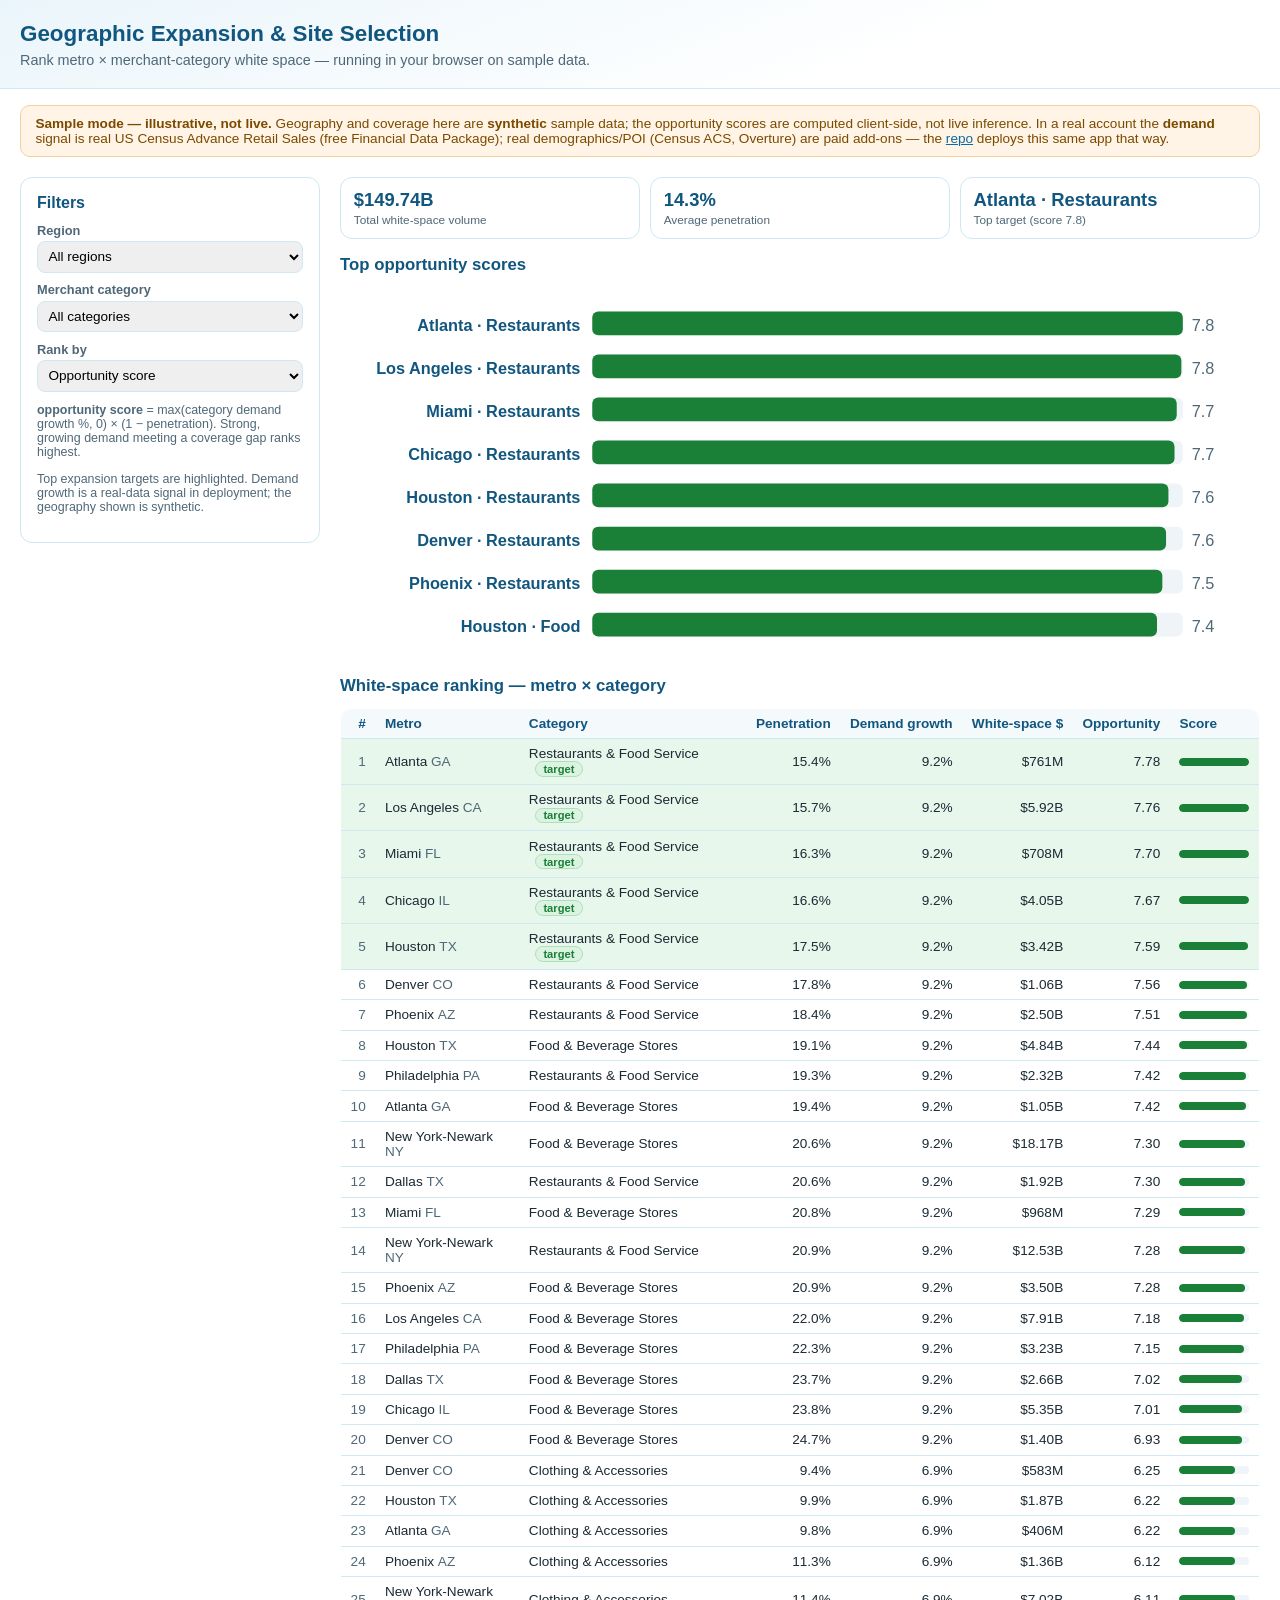
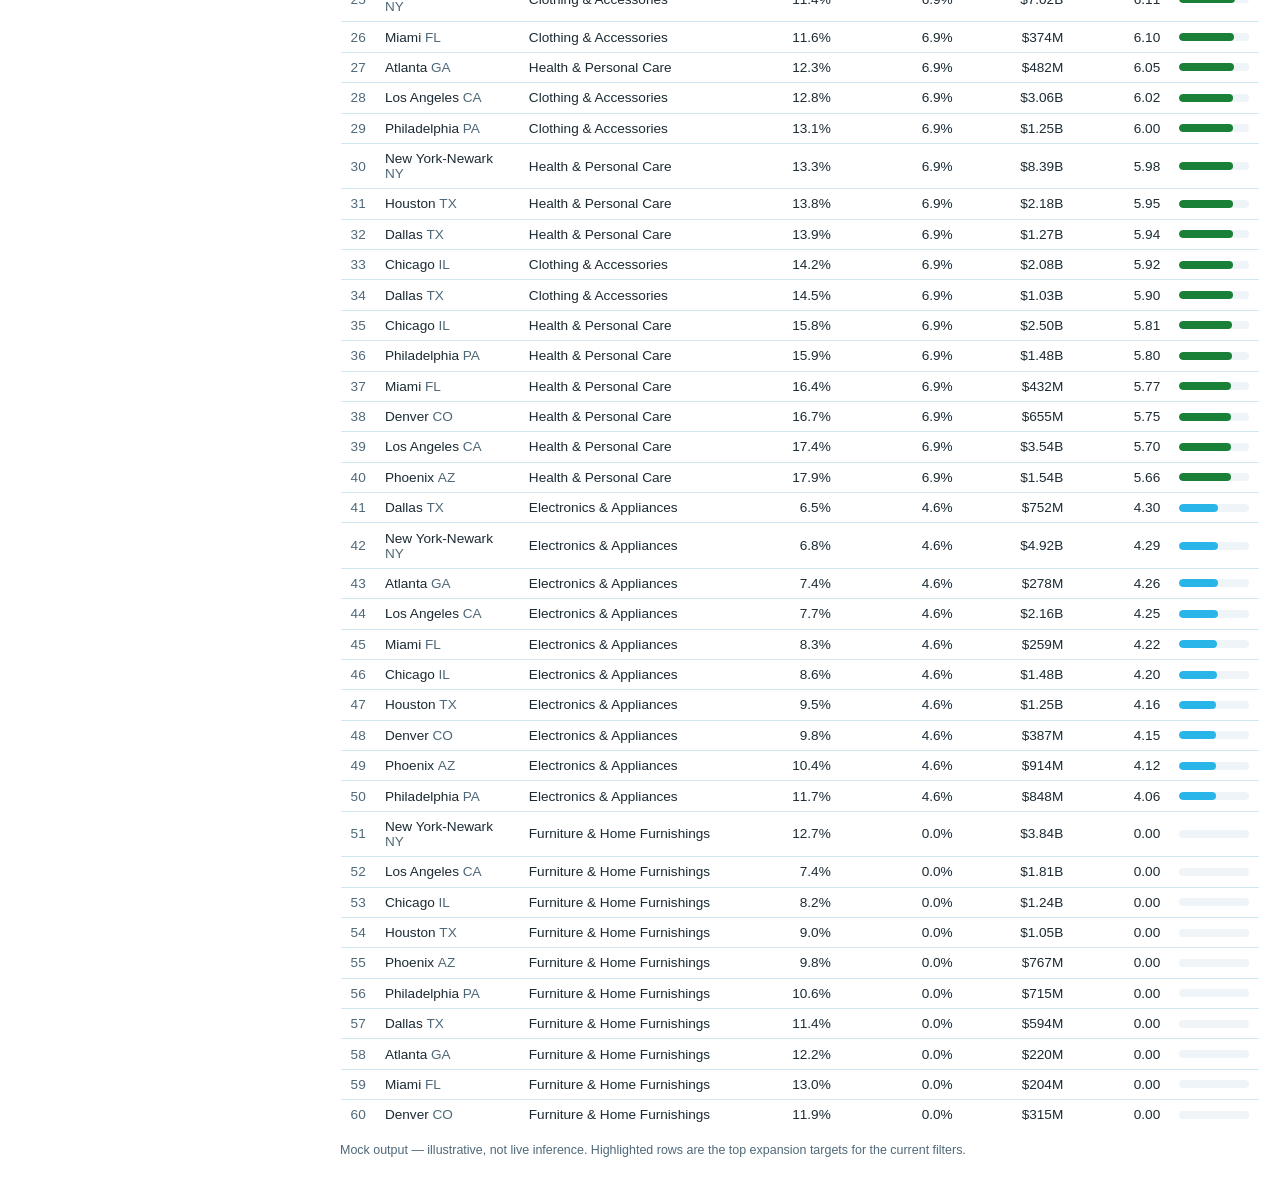
==== try/index.html @ b6b04c3e "Geographic Expansion & Site Selection — Snow Pack (grounded app + verifier; isolated setup; sample m" ====
<!doctype html>
<html lang="en">
<head>
<meta charset="utf-8" />
<meta name="viewport" content="width=device-width, initial-scale=1" />
<title>Geographic Expansion &amp; Site Selection — Try</title>
<style>
  :root { --navy:#11567F; --blue:#29B5E8; --muted:#4F6878; --line:#d0e8f2; --soft:#f4f9fc; }
  * { box-sizing:border-box; }
  body { margin:0; font-family:-apple-system,BlinkMacSystemFont,"Segoe UI",Inter,Roboto,Arial,sans-serif; color:#1b2a33; }
  header { background:linear-gradient(160deg,#EAF5FB,#fff 70%); border-bottom:1px solid var(--line); padding:1.3rem 1.25rem; }
  header h1 { color:var(--navy); margin:0; font-size:1.4rem; }
  header p { color:var(--muted); margin:.3rem 0 0; font-size:.9rem; }
  .banner { background:#FFF4E5; border:1px solid #F3D19E; color:#7a4a00; border-radius:10px; padding:.6rem .9rem; margin:1rem 1.25rem 0; font-size:.85rem; }
  .banner a { color:#0B6AA2; }
  .layout { display:grid; grid-template-columns:300px 1fr; gap:1.25rem; padding:1.25rem; }
  .panel { border:1px solid var(--line); border-radius:12px; padding:1rem; background:#fff; align-self:start; }
  .panel h2 { font-size:1rem; color:var(--navy); margin:0 0 .7rem; }
  label { display:block; font-size:.8rem; color:var(--muted); margin:.6rem 0 .2rem; font-weight:600; }
  select { width:100%; padding:.4rem; border:1px solid var(--line); border-radius:8px; font-size:.85rem; }
  .kpis { display:grid; grid-template-columns:repeat(3,1fr); gap:.6rem; margin-bottom:1rem; }
  .kpi { border:1px solid var(--line); border-radius:12px; padding:.7rem .8rem; background:#fff; }
  .kpi .v { color:var(--navy); font-weight:700; font-size:1.15rem; }
  .kpi .l { color:var(--muted); font-size:.74rem; margin-top:.15rem; }
  table { border-collapse:collapse; width:100%; font-size:.85rem; background:#fff; border:1px solid var(--line); border-radius:12px; overflow:hidden; }
  th,td { border-bottom:1px solid var(--line); padding:.45rem .6rem; text-align:left; }
  th { background:var(--soft); color:var(--navy); cursor:default; white-space:nowrap; }
  td.num,th.num { text-align:right; font-variant-numeric:tabular-nums; }
  tr.top td { background:#E8F7EC; }
  .rank { color:var(--muted); font-variant-numeric:tabular-nums; }
  .pill { display:inline-block; font-size:.7rem; font-weight:700; color:#1a7f37; background:#DcF3e2; border:1px solid #AEDFBB; border-radius:999px; padding:.05rem .45rem; margin-left:.4rem; }
  .bar { position:relative; height:.5rem; background:#eef4f7; border-radius:4px; overflow:hidden; min-width:70px; }
  .bar > i { position:absolute; left:0; top:0; bottom:0; width:0; background:var(--blue); border-radius:4px; transition:width .7s cubic-bezier(.22,.61,.36,1), background .5s ease; }
  .bar > i.hi  { background:#1a7f37; }
  .bar > i.mid { background:var(--blue); }
  .bar > i.lo  { background:#d9822b; }
  .bar > i.vlo { background:#c0392b; }
  .legend { color:var(--muted); font-size:.78rem; margin:.7rem 0 0; }
  .note { color:var(--muted); font-size:.78rem; margin-top:.8rem; }
  h2.sec { color:var(--navy); font-size:1.05rem; margin:.2rem 0 .7rem; }

  /* ---- animation layer ---- */
  .reveal { opacity:0; transform:translateY(12px); transition:opacity .5s ease, transform .5s ease; }
  .reveal.in { opacity:1; transform:none; }
  .sschart { width:100%; height:auto; display:block; margin-bottom:1rem; }
  .sschart .track { fill:#eef4f7; }
  .sschart rect.val { transition:width .8s cubic-bezier(.22,.61,.36,1); }
  .sschart text { font-family:inherit; fill:var(--muted); font-size:11px; }
  .sschart text.lbl { fill:var(--navy); font-weight:600; }
  @keyframes flashnote { 0%{ box-shadow:0 0 0 3px rgba(41,181,232,0); } 18%{ box-shadow:0 0 0 4px rgba(41,181,232,.6); } 100%{ box-shadow:0 0 0 4px rgba(41,181,232,0); } }
  .flash { animation:flashnote 1.3s ease-out 1; border-radius:12px; }

  @media (max-width:820px){ .layout{grid-template-columns:1fr;} .kpis{grid-template-columns:1fr 1fr;} }

@media (max-width:640px){
  html,body{max-width:100%;overflow-x:hidden;}
  .layout{grid-template-columns:1fr !important;}
  .kpis{grid-template-columns:1fr 1fr !important;}
  .cards{grid-template-columns:1fr !important;}
  table{display:block;width:100%;overflow-x:auto;-webkit-overflow-scrolling:touch;white-space:nowrap;}
  .block,main,.panel,header,.banner,.note,.pipeline,figure{min-width:0;max-width:100%;}
  img,svg,.curve{max-width:100%;height:auto;}
  .presets{grid-template-columns:1fr 1fr !important;}
}
</style>
</head>
<body>
<header>
  <h1>Geographic Expansion &amp; Site Selection</h1>
  <p>Rank metro &times; merchant-category white space &mdash; running in your browser on sample data.</p>
</header>
<div class="banner">
  <strong>Sample mode &mdash; illustrative, not live.</strong> Geography and coverage here are <strong>synthetic</strong> sample data; the opportunity scores are computed client-side, not live inference.
  In a real account the <strong>demand</strong> signal is real US Census Advance Retail Sales (free Financial Data Package); real demographics/POI (Census ACS, Overture) are paid add-ons &mdash; the
  <a href="https://github.com/sfc-gh-jsoliz/sfguide-site-selection">repo</a> deploys this same app that way.
</div>

<div class="layout">
  <aside class="panel">
    <h2>Filters</h2>
    <label>Region</label>
    <select id="region"></select>
    <label>Merchant category</label>
    <select id="category"></select>
    <label>Rank by</label>
    <select id="sort">
      <option value="opportunity_score">Opportunity score</option>
      <option value="white_space">White-space $</option>
      <option value="demand_growth">Category demand growth %</option>
      <option value="penetration">Lowest penetration</option>
    </select>
    <p class="legend"><strong>opportunity score</strong> = max(category demand growth %, 0) &times; (1 &minus; penetration). Strong, growing demand meeting a coverage gap ranks highest.</p>
    <p class="note">Top expansion targets are highlighted. Demand growth is a real-data signal in deployment; the geography shown is synthetic.</p>
  </aside>
  <main>
    <div class="kpis reveal" id="kpis"></div>
    <h2 class="sec reveal" id="chartHead">Top opportunity scores</h2>
    <svg id="ssChart" class="sschart reveal" viewBox="0 0 620 260" preserveAspectRatio="xMidYMid meet" role="img" aria-label="Ranked opportunity scores"></svg>
    <h2 class="sec reveal">White-space ranking &mdash; metro &times; category</h2>
    <div id="table" class="reveal"></div>
    <p class="note reveal">Mock output &mdash; illustrative, not live inference. Highlighted rows are the top expansion targets for the current filters.</p>
  </main>
</div>

<script>
// ---- Synthetic model, faithful to app/setup_synthetic.sql -------------------
const METROS = [
  {id:"M01",name:"New York-Newark",state:"NY",region:"Northeast",pop:8800000},
  {id:"M02",name:"Los Angeles",state:"CA",region:"West",pop:3900000},
  {id:"M03",name:"Chicago",state:"IL",region:"Midwest",pop:2700000},
  {id:"M04",name:"Houston",state:"TX",region:"South",pop:2300000},
  {id:"M05",name:"Phoenix",state:"AZ",region:"West",pop:1700000},
  {id:"M06",name:"Philadelphia",state:"PA",region:"Northeast",pop:1600000},
  {id:"M07",name:"Dallas",state:"TX",region:"South",pop:1340000},
  {id:"M08",name:"Atlanta",state:"GA",region:"South",pop:500000},
  {id:"M09",name:"Miami",state:"FL",region:"South",pop:470000},
  {id:"M10",name:"Denver",state:"CO",region:"West",pop:715000}
];
// base_penetration, base_mkt_per_capita, monthly demand growth (mkt_g); 24 months -> growth% = mkt_g*23*100
const CATS = [
  {code:"RESTAURANTS", name:"Restaurants & Food Service",    pen:0.18, perCap:1800, g:0.004},
  {code:"GROCERY",     name:"Food & Beverage Stores",        pen:0.22, perCap:2600, g:0.004},
  {code:"APPAREL",     name:"Clothing & Accessories",        pen:0.12, perCap:900,  g:0.003},
  {code:"HEALTH",      name:"Health & Personal Care",        pen:0.15, perCap:1100, g:0.003},
  {code:"ELECTRONICS", name:"Electronics & Appliances",      pen:0.09, perCap:600,  g:0.002},
  {code:"FURNITURE",   name:"Furniture & Home Furnishings",  pen:0.10, perCap:500,  g:0.000}
];
// deterministic jitter in [-0.030, +0.030], mimicking UNIFORM(-30,30,RANDOM(77))/1000
function jitter(key){ let h=0; for(let i=0;i<key.length;i++){ h=(h*31 + key.charCodeAt(i))>>>0; } return ((h%61)-30)/1000; }
function growthPct(c){ return Math.max(c.g*23*100, 0); }       // 24 months ending 2026-06-30
const fmtUsd = v => v>=1e9 ? "$"+(v/1e9).toFixed(2)+"B" : "$"+(v/1e6).toFixed(0)+"M";
const pct = v => (v*100).toFixed(1)+"%";

function buildGrid(){
  const rows=[];
  for(const m of METROS){ for(const c of CATS){
    const est = m.pop * c.perCap;
    let pen = c.pen + jitter(m.id + c.code);
    pen = Math.min(0.95, Math.max(0.02, pen));
    pen = Math.round(pen*1e4)/1e4;
    const white = est * (1 - pen);
    const grw = growthPct(c);
    const opp = Math.round(grw * (1 - pen) * 100)/100;
    rows.push({ metro:m.name, state:m.state, region:m.region, category:c.name, code:c.code,
                penetration:pen, demand_growth:grw, white_space:white, opportunity_score:opp });
  }}
  return rows;
}
const GRID = buildGrid();
const MAX_OPP = Math.max(...GRID.map(r=>r.opportunity_score));

// ---- animation helpers -----------------------------------------------------
let firstRender = true;
function easeOut(t){ return 1 - Math.pow(1-t, 3); }
function oppClass(opp){ const r=opp/MAX_OPP; return r>=.66?"hi":r>=.4?"mid":r>=.2?"lo":"vlo"; }
function oppColor(opp){ const r=opp/MAX_OPP; return r>=.66?"#1a7f37":r>=.4?"#29B5E8":r>=.2?"#d9822b":"#c0392b"; }
function tweenEl(el){
  const to=parseFloat(el.dataset.val)||0, fmt=el.dataset.fmt, dur=600, t0=performance.now();
  const fmtFn = v => fmt==="usd" ? fmtUsd(v) : fmt==="pct" ? pct(v) : v.toFixed(1);
  function step(now){ const p=Math.min(1,(now-t0)/dur); el.textContent=fmtFn(to*easeOut(p));
    if(p<1) requestAnimationFrame(step); else el.textContent=fmtFn(to); }
  requestAnimationFrame(step);
}
function flash(id){ const el=document.getElementById(id); if(!el) return; el.classList.remove("flash"); void el.offsetWidth; el.classList.add("flash"); }

function buildChart(rows){
  const svg=document.getElementById("ssChart"); if(!svg) return;
  const top=[...rows].sort((a,b)=>b.opportunity_score-a.opportunity_score).slice(0,8);
  const W=620, rowH=29, padT=10, padL=170, padR=52, barMax=W-padL-padR, bh=16;
  const H=padT*2 + Math.max(top.length,1)*rowH;
  svg.setAttribute("viewBox",`0 0 ${W} ${H}`);
  const max=Math.max(...top.map(r=>r.opportunity_score),1);
  let s="";
  top.forEach((r,i)=>{
    const by=padT+i*rowH+(rowH-bh)/2;
    const w=r.opportunity_score/max*barMax;
    const lbl=r.metro.length>20?r.metro.slice(0,19)+"\u2026":r.metro;
    const cat=r.category.split(" ")[0];
    s+=`<text class="lbl" x="${padL-8}" y="${by+bh-3}" text-anchor="end">${lbl} \u00b7 ${cat}</text>`;
    s+=`<rect class="track" x="${padL}" y="${by}" width="${barMax}" height="${bh}" rx="4"></rect>`;
    s+=`<rect class="val" x="${padL}" y="${by}" width="0" height="${bh}" rx="4" fill="${oppColor(r.opportunity_score)}" data-w="${w.toFixed(1)}"></rect>`;
    s+=`<text x="${padL+barMax+6}" y="${by+bh-3}">${r.opportunity_score.toFixed(1)}</text>`;
  });
  svg.innerHTML=s;
  requestAnimationFrame(()=>{ svg.querySelectorAll("rect.val").forEach(rt=>rt.setAttribute("width", rt.dataset.w)); });
}

function initControls(){
  const rsel=document.getElementById("region"), csel=document.getElementById("category");
  rsel.add(new Option("All regions","ALL"));
  [...new Set(METROS.map(m=>m.region))].sort().forEach(r=>rsel.add(new Option(r,r)));
  csel.add(new Option("All categories","ALL"));
  CATS.forEach(c=>csel.add(new Option(c.name,c.code)));
  ["region","category","sort"].forEach(id=>document.getElementById(id).onchange=render);
}

function render(){
  const reg=document.getElementById("region").value;
  const cat=document.getElementById("category").value;
  const sort=document.getElementById("sort").value;
  let rows=GRID.filter(r=>(reg==="ALL"||r.region===reg) && (cat==="ALL"||r.code===cat));
  const dir = sort==="penetration" ? 1 : -1;
  rows.sort((a,b)=> dir * ((a[sort]??a.opportunity_score) - (b[sort]??b.opportunity_score)));

  // KPIs (tweened)
  const totWhite=rows.reduce((s,r)=>s+r.white_space,0);
  const avgPen=rows.reduce((s,r)=>s+r.penetration,0)/(rows.length||1);
  const peak=rows.length?rows.reduce((m,r)=>r.opportunity_score>m.opportunity_score?r:m):null;
  document.getElementById("kpis").innerHTML =
    `<div class="kpi"><div class="v tw" data-val="${totWhite}" data-fmt="usd">${fmtUsd(0)}</div><div class="l">Total white-space volume</div></div>`+
    `<div class="kpi"><div class="v tw" data-val="${avgPen}" data-fmt="pct">${pct(0)}</div><div class="l">Average penetration</div></div>`+
    `<div class="kpi" id="kpiTop"><div class="v">${peak?peak.metro+" · "+peak.category.split(" ")[0]:"—"}</div><div class="l">Top target (score ${peak?'<span class="tw" data-val="'+peak.opportunity_score+'" data-fmt="f1">0.0</span>':'—'})</div></div>`;

  // Table — top targets (by opportunity score) highlighted regardless of current sort
  const topKeys = new Set([...rows].sort((a,b)=>b.opportunity_score-a.opportunity_score).slice(0,5).map(r=>r.metro+"|"+r.code));
  let html=`<table><thead><tr><th class="num">#</th><th>Metro</th><th>Category</th>`+
    `<th class="num">Penetration</th><th class="num">Demand growth</th><th class="num">White-space $</th><th class="num">Opportunity</th><th>Score</th></tr></thead><tbody>`;
  rows.forEach((r,i)=>{
    const isTop=topKeys.has(r.metro+"|"+r.code);
    const w=Math.round(r.opportunity_score/MAX_OPP*100);
    html+=`<tr class="${isTop?"top":""}">`+
      `<td class="num rank">${i+1}</td>`+
      `<td>${r.metro} <span class="rank">${r.state}</span></td>`+
      `<td>${r.category}${isTop?'<span class="pill">target</span>':''}</td>`+
      `<td class="num">${pct(r.penetration)}</td>`+
      `<td class="num">${r.demand_growth.toFixed(1)}%</td>`+
      `<td class="num">${fmtUsd(r.white_space)}</td>`+
      `<td class="num">${r.opportunity_score.toFixed(2)}</td>`+
      `<td><div class="bar"><i class="${oppClass(r.opportunity_score)}" data-w="${w}" style="width:0"></i></div></td>`+
    `</tr>`;
  });
  html+=`</tbody></table>`;
  document.getElementById("table").innerHTML=html;

  // headline chart + animate bars in from 0 on the next frame
  buildChart(rows);
  requestAnimationFrame(()=>{
    document.querySelectorAll("#table .bar > i").forEach(i=>{ i.style.width=i.dataset.w+"%"; });
  });
  document.querySelectorAll("#kpis .tw").forEach(tweenEl);

  // re-selecting a filter re-reveals the recommendation with a cyan flash
  if(!firstRender){
    flash("kpiTop"); flash("ssChart");
    const c=document.getElementById("ssChart"); if(c) c.scrollIntoView({behavior:"smooth",block:"nearest"});
  }
  firstRender=false;
}

function revealAll(){
  [...document.querySelectorAll(".reveal")].forEach((el,i)=>setTimeout(()=>el.classList.add("in"), 80+i*90));
}

initControls(); render(); revealAll();
</script>
</body>
</html>
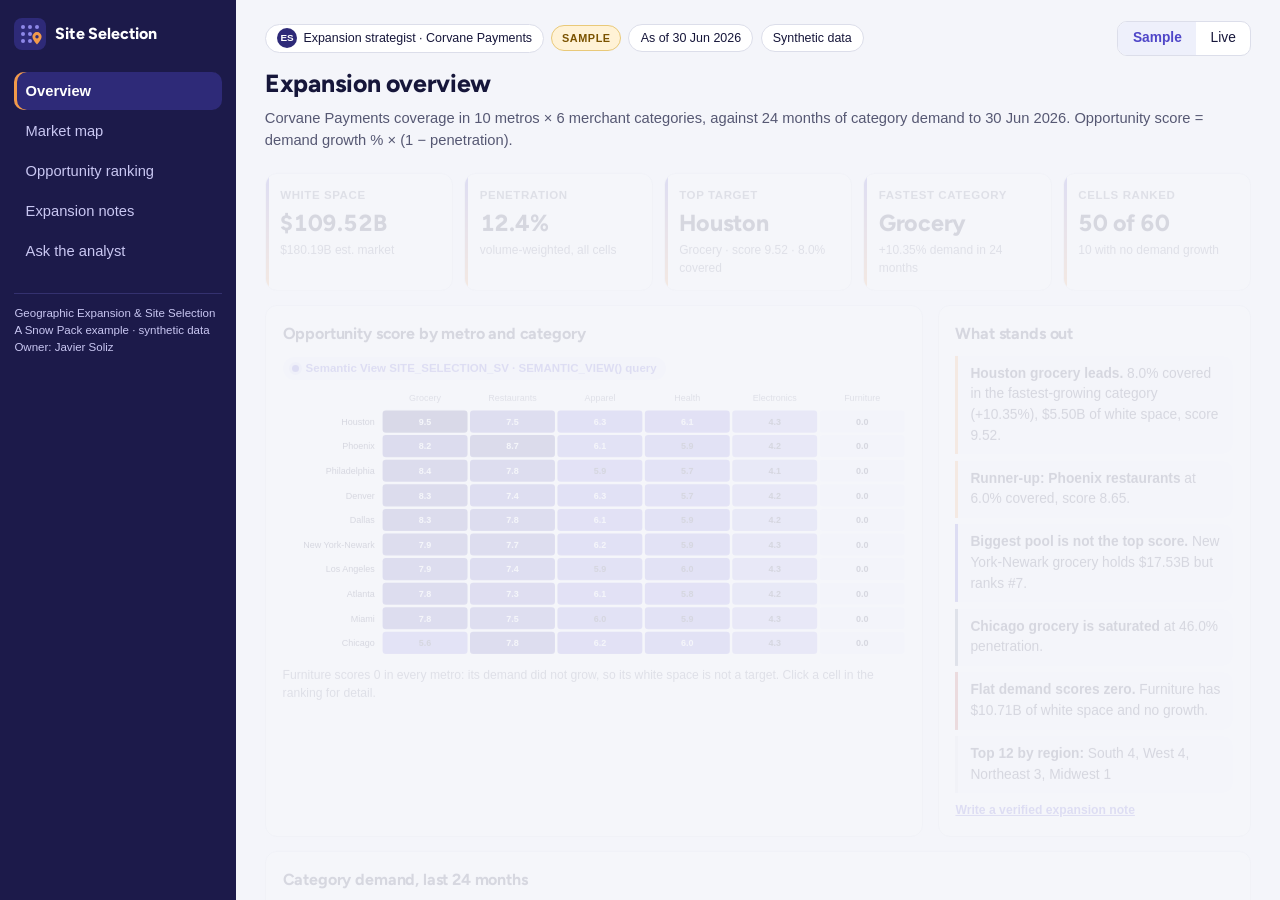
==== commit fec8f779: "v2: branded landing page (indigo dot-map hero, captioned screenshots, capability table, dark mode, s" ====
--- a/try/index.html
+++ b/try/index.html
@@ -1,257 +1,5 @@
 <!doctype html>
-<html lang="en">
-<head>
-<meta charset="utf-8" />
-<meta name="viewport" content="width=device-width, initial-scale=1" />
-<title>Geographic Expansion &amp; Site Selection — Try</title>
-<style>
-  :root { --navy:#11567F; --blue:#29B5E8; --muted:#4F6878; --line:#d0e8f2; --soft:#f4f9fc; }
-  * { box-sizing:border-box; }
-  body { margin:0; font-family:-apple-system,BlinkMacSystemFont,"Segoe UI",Inter,Roboto,Arial,sans-serif; color:#1b2a33; }
-  header { background:linear-gradient(160deg,#EAF5FB,#fff 70%); border-bottom:1px solid var(--line); padding:1.3rem 1.25rem; }
-  header h1 { color:var(--navy); margin:0; font-size:1.4rem; }
-  header p { color:var(--muted); margin:.3rem 0 0; font-size:.9rem; }
-  .banner { background:#FFF4E5; border:1px solid #F3D19E; color:#7a4a00; border-radius:10px; padding:.6rem .9rem; margin:1rem 1.25rem 0; font-size:.85rem; }
-  .banner a { color:#0B6AA2; }
-  .layout { display:grid; grid-template-columns:300px 1fr; gap:1.25rem; padding:1.25rem; }
-  .panel { border:1px solid var(--line); border-radius:12px; padding:1rem; background:#fff; align-self:start; }
-  .panel h2 { font-size:1rem; color:var(--navy); margin:0 0 .7rem; }
-  label { display:block; font-size:.8rem; color:var(--muted); margin:.6rem 0 .2rem; font-weight:600; }
-  select { width:100%; padding:.4rem; border:1px solid var(--line); border-radius:8px; font-size:.85rem; }
-  .kpis { display:grid; grid-template-columns:repeat(3,1fr); gap:.6rem; margin-bottom:1rem; }
-  .kpi { border:1px solid var(--line); border-radius:12px; padding:.7rem .8rem; background:#fff; }
-  .kpi .v { color:var(--navy); font-weight:700; font-size:1.15rem; }
-  .kpi .l { color:var(--muted); font-size:.74rem; margin-top:.15rem; }
-  table { border-collapse:collapse; width:100%; font-size:.85rem; background:#fff; border:1px solid var(--line); border-radius:12px; overflow:hidden; }
-  th,td { border-bottom:1px solid var(--line); padding:.45rem .6rem; text-align:left; }
-  th { background:var(--soft); color:var(--navy); cursor:default; white-space:nowrap; }
-  td.num,th.num { text-align:right; font-variant-numeric:tabular-nums; }
-  tr.top td { background:#E8F7EC; }
-  .rank { color:var(--muted); font-variant-numeric:tabular-nums; }
-  .pill { display:inline-block; font-size:.7rem; font-weight:700; color:#1a7f37; background:#DcF3e2; border:1px solid #AEDFBB; border-radius:999px; padding:.05rem .45rem; margin-left:.4rem; }
-  .bar { position:relative; height:.5rem; background:#eef4f7; border-radius:4px; overflow:hidden; min-width:70px; }
-  .bar > i { position:absolute; left:0; top:0; bottom:0; width:0; background:var(--blue); border-radius:4px; transition:width .7s cubic-bezier(.22,.61,.36,1), background .5s ease; }
-  .bar > i.hi  { background:#1a7f37; }
-  .bar > i.mid { background:var(--blue); }
-  .bar > i.lo  { background:#d9822b; }
-  .bar > i.vlo { background:#c0392b; }
-  .legend { color:var(--muted); font-size:.78rem; margin:.7rem 0 0; }
-  .note { color:var(--muted); font-size:.78rem; margin-top:.8rem; }
-  h2.sec { color:var(--navy); font-size:1.05rem; margin:.2rem 0 .7rem; }
-
-  /* ---- animation layer ---- */
-  .reveal { opacity:0; transform:translateY(12px); transition:opacity .5s ease, transform .5s ease; }
-  .reveal.in { opacity:1; transform:none; }
-  .sschart { width:100%; height:auto; display:block; margin-bottom:1rem; }
-  .sschart .track { fill:#eef4f7; }
-  .sschart rect.val { transition:width .8s cubic-bezier(.22,.61,.36,1); }
-  .sschart text { font-family:inherit; fill:var(--muted); font-size:11px; }
-  .sschart text.lbl { fill:var(--navy); font-weight:600; }
-  @keyframes flashnote { 0%{ box-shadow:0 0 0 3px rgba(41,181,232,0); } 18%{ box-shadow:0 0 0 4px rgba(41,181,232,.6); } 100%{ box-shadow:0 0 0 4px rgba(41,181,232,0); } }
-  .flash { animation:flashnote 1.3s ease-out 1; border-radius:12px; }
-
-  @media (max-width:820px){ .layout{grid-template-columns:1fr;} .kpis{grid-template-columns:1fr 1fr;} }
-
-@media (max-width:640px){
-  html,body{max-width:100%;overflow-x:hidden;}
-  .layout{grid-template-columns:1fr !important;}
-  .kpis{grid-template-columns:1fr 1fr !important;}
-  .cards{grid-template-columns:1fr !important;}
-  table{display:block;width:100%;overflow-x:auto;-webkit-overflow-scrolling:touch;white-space:nowrap;}
-  .block,main,.panel,header,.banner,.note,.pipeline,figure{min-width:0;max-width:100%;}
-  img,svg,.curve{max-width:100%;height:auto;}
-  .presets{grid-template-columns:1fr 1fr !important;}
-}
-</style>
-</head>
-<body>
-<header>
-  <h1>Geographic Expansion &amp; Site Selection</h1>
-  <p>Rank metro &times; merchant-category white space &mdash; running in your browser on sample data.</p>
-</header>
-<div class="banner">
-  <strong>Sample mode &mdash; illustrative, not live.</strong> Geography and coverage here are <strong>synthetic</strong> sample data; the opportunity scores are computed client-side, not live inference.
-  In a real account the <strong>demand</strong> signal is real US Census Advance Retail Sales (free Financial Data Package); real demographics/POI (Census ACS, Overture) are paid add-ons &mdash; the
-  <a href="https://github.com/sfc-gh-jsoliz/sfguide-site-selection">repo</a> deploys this same app that way.
-</div>
-
-<div class="layout">
-  <aside class="panel">
-    <h2>Filters</h2>
-    <label>Region</label>
-    <select id="region"></select>
-    <label>Merchant category</label>
-    <select id="category"></select>
-    <label>Rank by</label>
-    <select id="sort">
-      <option value="opportunity_score">Opportunity score</option>
-      <option value="white_space">White-space $</option>
-      <option value="demand_growth">Category demand growth %</option>
-      <option value="penetration">Lowest penetration</option>
-    </select>
-    <p class="legend"><strong>opportunity score</strong> = max(category demand growth %, 0) &times; (1 &minus; penetration). Strong, growing demand meeting a coverage gap ranks highest.</p>
-    <p class="note">Top expansion targets are highlighted. Demand growth is a real-data signal in deployment; the geography shown is synthetic.</p>
-  </aside>
-  <main>
-    <div class="kpis reveal" id="kpis"></div>
-    <h2 class="sec reveal" id="chartHead">Top opportunity scores</h2>
-    <svg id="ssChart" class="sschart reveal" viewBox="0 0 620 260" preserveAspectRatio="xMidYMid meet" role="img" aria-label="Ranked opportunity scores"></svg>
-    <h2 class="sec reveal">White-space ranking &mdash; metro &times; category</h2>
-    <div id="table" class="reveal"></div>
-    <p class="note reveal">Mock output &mdash; illustrative, not live inference. Highlighted rows are the top expansion targets for the current filters.</p>
-  </main>
-</div>
-
-<script>
-// ---- Synthetic model, faithful to app/setup_synthetic.sql -------------------
-const METROS = [
-  {id:"M01",name:"New York-Newark",state:"NY",region:"Northeast",pop:8800000},
-  {id:"M02",name:"Los Angeles",state:"CA",region:"West",pop:3900000},
-  {id:"M03",name:"Chicago",state:"IL",region:"Midwest",pop:2700000},
-  {id:"M04",name:"Houston",state:"TX",region:"South",pop:2300000},
-  {id:"M05",name:"Phoenix",state:"AZ",region:"West",pop:1700000},
-  {id:"M06",name:"Philadelphia",state:"PA",region:"Northeast",pop:1600000},
-  {id:"M07",name:"Dallas",state:"TX",region:"South",pop:1340000},
-  {id:"M08",name:"Atlanta",state:"GA",region:"South",pop:500000},
-  {id:"M09",name:"Miami",state:"FL",region:"South",pop:470000},
-  {id:"M10",name:"Denver",state:"CO",region:"West",pop:715000}
-];
-// base_penetration, base_mkt_per_capita, monthly demand growth (mkt_g); 24 months -> growth% = mkt_g*23*100
-const CATS = [
-  {code:"RESTAURANTS", name:"Restaurants & Food Service",    pen:0.18, perCap:1800, g:0.004},
-  {code:"GROCERY",     name:"Food & Beverage Stores",        pen:0.22, perCap:2600, g:0.004},
-  {code:"APPAREL",     name:"Clothing & Accessories",        pen:0.12, perCap:900,  g:0.003},
-  {code:"HEALTH",      name:"Health & Personal Care",        pen:0.15, perCap:1100, g:0.003},
-  {code:"ELECTRONICS", name:"Electronics & Appliances",      pen:0.09, perCap:600,  g:0.002},
-  {code:"FURNITURE",   name:"Furniture & Home Furnishings",  pen:0.10, perCap:500,  g:0.000}
-];
-// deterministic jitter in [-0.030, +0.030], mimicking UNIFORM(-30,30,RANDOM(77))/1000
-function jitter(key){ let h=0; for(let i=0;i<key.length;i++){ h=(h*31 + key.charCodeAt(i))>>>0; } return ((h%61)-30)/1000; }
-function growthPct(c){ return Math.max(c.g*23*100, 0); }       // 24 months ending 2026-06-30
-const fmtUsd = v => v>=1e9 ? "$"+(v/1e9).toFixed(2)+"B" : "$"+(v/1e6).toFixed(0)+"M";
-const pct = v => (v*100).toFixed(1)+"%";
-
-function buildGrid(){
-  const rows=[];
-  for(const m of METROS){ for(const c of CATS){
-    const est = m.pop * c.perCap;
-    let pen = c.pen + jitter(m.id + c.code);
-    pen = Math.min(0.95, Math.max(0.02, pen));
-    pen = Math.round(pen*1e4)/1e4;
-    const white = est * (1 - pen);
-    const grw = growthPct(c);
-    const opp = Math.round(grw * (1 - pen) * 100)/100;
-    rows.push({ metro:m.name, state:m.state, region:m.region, category:c.name, code:c.code,
-                penetration:pen, demand_growth:grw, white_space:white, opportunity_score:opp });
-  }}
-  return rows;
-}
-const GRID = buildGrid();
-const MAX_OPP = Math.max(...GRID.map(r=>r.opportunity_score));
-
-// ---- animation helpers -----------------------------------------------------
-let firstRender = true;
-function easeOut(t){ return 1 - Math.pow(1-t, 3); }
-function oppClass(opp){ const r=opp/MAX_OPP; return r>=.66?"hi":r>=.4?"mid":r>=.2?"lo":"vlo"; }
-function oppColor(opp){ const r=opp/MAX_OPP; return r>=.66?"#1a7f37":r>=.4?"#29B5E8":r>=.2?"#d9822b":"#c0392b"; }
-function tweenEl(el){
-  const to=parseFloat(el.dataset.val)||0, fmt=el.dataset.fmt, dur=600, t0=performance.now();
-  const fmtFn = v => fmt==="usd" ? fmtUsd(v) : fmt==="pct" ? pct(v) : v.toFixed(1);
-  function step(now){ const p=Math.min(1,(now-t0)/dur); el.textContent=fmtFn(to*easeOut(p));
-    if(p<1) requestAnimationFrame(step); else el.textContent=fmtFn(to); }
-  requestAnimationFrame(step);
-}
-function flash(id){ const el=document.getElementById(id); if(!el) return; el.classList.remove("flash"); void el.offsetWidth; el.classList.add("flash"); }
-
-function buildChart(rows){
-  const svg=document.getElementById("ssChart"); if(!svg) return;
-  const top=[...rows].sort((a,b)=>b.opportunity_score-a.opportunity_score).slice(0,8);
-  const W=620, rowH=29, padT=10, padL=170, padR=52, barMax=W-padL-padR, bh=16;
-  const H=padT*2 + Math.max(top.length,1)*rowH;
-  svg.setAttribute("viewBox",`0 0 ${W} ${H}`);
-  const max=Math.max(...top.map(r=>r.opportunity_score),1);
-  let s="";
-  top.forEach((r,i)=>{
-    const by=padT+i*rowH+(rowH-bh)/2;
-    const w=r.opportunity_score/max*barMax;
-    const lbl=r.metro.length>20?r.metro.slice(0,19)+"\u2026":r.metro;
-    const cat=r.category.split(" ")[0];
-    s+=`<text class="lbl" x="${padL-8}" y="${by+bh-3}" text-anchor="end">${lbl} \u00b7 ${cat}</text>`;
-    s+=`<rect class="track" x="${padL}" y="${by}" width="${barMax}" height="${bh}" rx="4"></rect>`;
-    s+=`<rect class="val" x="${padL}" y="${by}" width="0" height="${bh}" rx="4" fill="${oppColor(r.opportunity_score)}" data-w="${w.toFixed(1)}"></rect>`;
-    s+=`<text x="${padL+barMax+6}" y="${by+bh-3}">${r.opportunity_score.toFixed(1)}</text>`;
-  });
-  svg.innerHTML=s;
-  requestAnimationFrame(()=>{ svg.querySelectorAll("rect.val").forEach(rt=>rt.setAttribute("width", rt.dataset.w)); });
-}
-
-function initControls(){
-  const rsel=document.getElementById("region"), csel=document.getElementById("category");
-  rsel.add(new Option("All regions","ALL"));
-  [...new Set(METROS.map(m=>m.region))].sort().forEach(r=>rsel.add(new Option(r,r)));
-  csel.add(new Option("All categories","ALL"));
-  CATS.forEach(c=>csel.add(new Option(c.name,c.code)));
-  ["region","category","sort"].forEach(id=>document.getElementById(id).onchange=render);
-}
-
-function render(){
-  const reg=document.getElementById("region").value;
-  const cat=document.getElementById("category").value;
-  const sort=document.getElementById("sort").value;
-  let rows=GRID.filter(r=>(reg==="ALL"||r.region===reg) && (cat==="ALL"||r.code===cat));
-  const dir = sort==="penetration" ? 1 : -1;
-  rows.sort((a,b)=> dir * ((a[sort]??a.opportunity_score) - (b[sort]??b.opportunity_score)));
-
-  // KPIs (tweened)
-  const totWhite=rows.reduce((s,r)=>s+r.white_space,0);
-  const avgPen=rows.reduce((s,r)=>s+r.penetration,0)/(rows.length||1);
-  const peak=rows.length?rows.reduce((m,r)=>r.opportunity_score>m.opportunity_score?r:m):null;
-  document.getElementById("kpis").innerHTML =
-    `<div class="kpi"><div class="v tw" data-val="${totWhite}" data-fmt="usd">${fmtUsd(0)}</div><div class="l">Total white-space volume</div></div>`+
-    `<div class="kpi"><div class="v tw" data-val="${avgPen}" data-fmt="pct">${pct(0)}</div><div class="l">Average penetration</div></div>`+
-    `<div class="kpi" id="kpiTop"><div class="v">${peak?peak.metro+" · "+peak.category.split(" ")[0]:"—"}</div><div class="l">Top target (score ${peak?'<span class="tw" data-val="'+peak.opportunity_score+'" data-fmt="f1">0.0</span>':'—'})</div></div>`;
-
-  // Table — top targets (by opportunity score) highlighted regardless of current sort
-  const topKeys = new Set([...rows].sort((a,b)=>b.opportunity_score-a.opportunity_score).slice(0,5).map(r=>r.metro+"|"+r.code));
-  let html=`<table><thead><tr><th class="num">#</th><th>Metro</th><th>Category</th>`+
-    `<th class="num">Penetration</th><th class="num">Demand growth</th><th class="num">White-space $</th><th class="num">Opportunity</th><th>Score</th></tr></thead><tbody>`;
-  rows.forEach((r,i)=>{
-    const isTop=topKeys.has(r.metro+"|"+r.code);
-    const w=Math.round(r.opportunity_score/MAX_OPP*100);
-    html+=`<tr class="${isTop?"top":""}">`+
-      `<td class="num rank">${i+1}</td>`+
-      `<td>${r.metro} <span class="rank">${r.state}</span></td>`+
-      `<td>${r.category}${isTop?'<span class="pill">target</span>':''}</td>`+
-      `<td class="num">${pct(r.penetration)}</td>`+
-      `<td class="num">${r.demand_growth.toFixed(1)}%</td>`+
-      `<td class="num">${fmtUsd(r.white_space)}</td>`+
-      `<td class="num">${r.opportunity_score.toFixed(2)}</td>`+
-      `<td><div class="bar"><i class="${oppClass(r.opportunity_score)}" data-w="${w}" style="width:0"></i></div></td>`+
-    `</tr>`;
-  });
-  html+=`</tbody></table>`;
-  document.getElementById("table").innerHTML=html;
-
-  // headline chart + animate bars in from 0 on the next frame
-  buildChart(rows);
-  requestAnimationFrame(()=>{
-    document.querySelectorAll("#table .bar > i").forEach(i=>{ i.style.width=i.dataset.w+"%"; });
-  });
-  document.querySelectorAll("#kpis .tw").forEach(tweenEl);
-
-  // re-selecting a filter re-reveals the recommendation with a cyan flash
-  if(!firstRender){
-    flash("kpiTop"); flash("ssChart");
-    const c=document.getElementById("ssChart"); if(c) c.scrollIntoView({behavior:"smooth",block:"nearest"});
-  }
-  firstRender=false;
-}
-
-function revealAll(){
-  [...document.querySelectorAll(".reveal")].forEach((el,i)=>setTimeout(()=>el.classList.add("in"), 80+i*90));
-}
-
-initControls(); render(); revealAll();
-</script>
-</body>
-</html>
+<html lang="en"><head><meta charset="utf-8"><title>Moved</title>
+<meta http-equiv="refresh" content="0; url=../docs/try/"><link rel="canonical" href="../docs/try/">
+<meta name="viewport" content="width=device-width, initial-scale=1"></head>
+<body><p>This page moved to <a href="../docs/try/">../docs/try/</a>.</p></body></html>
